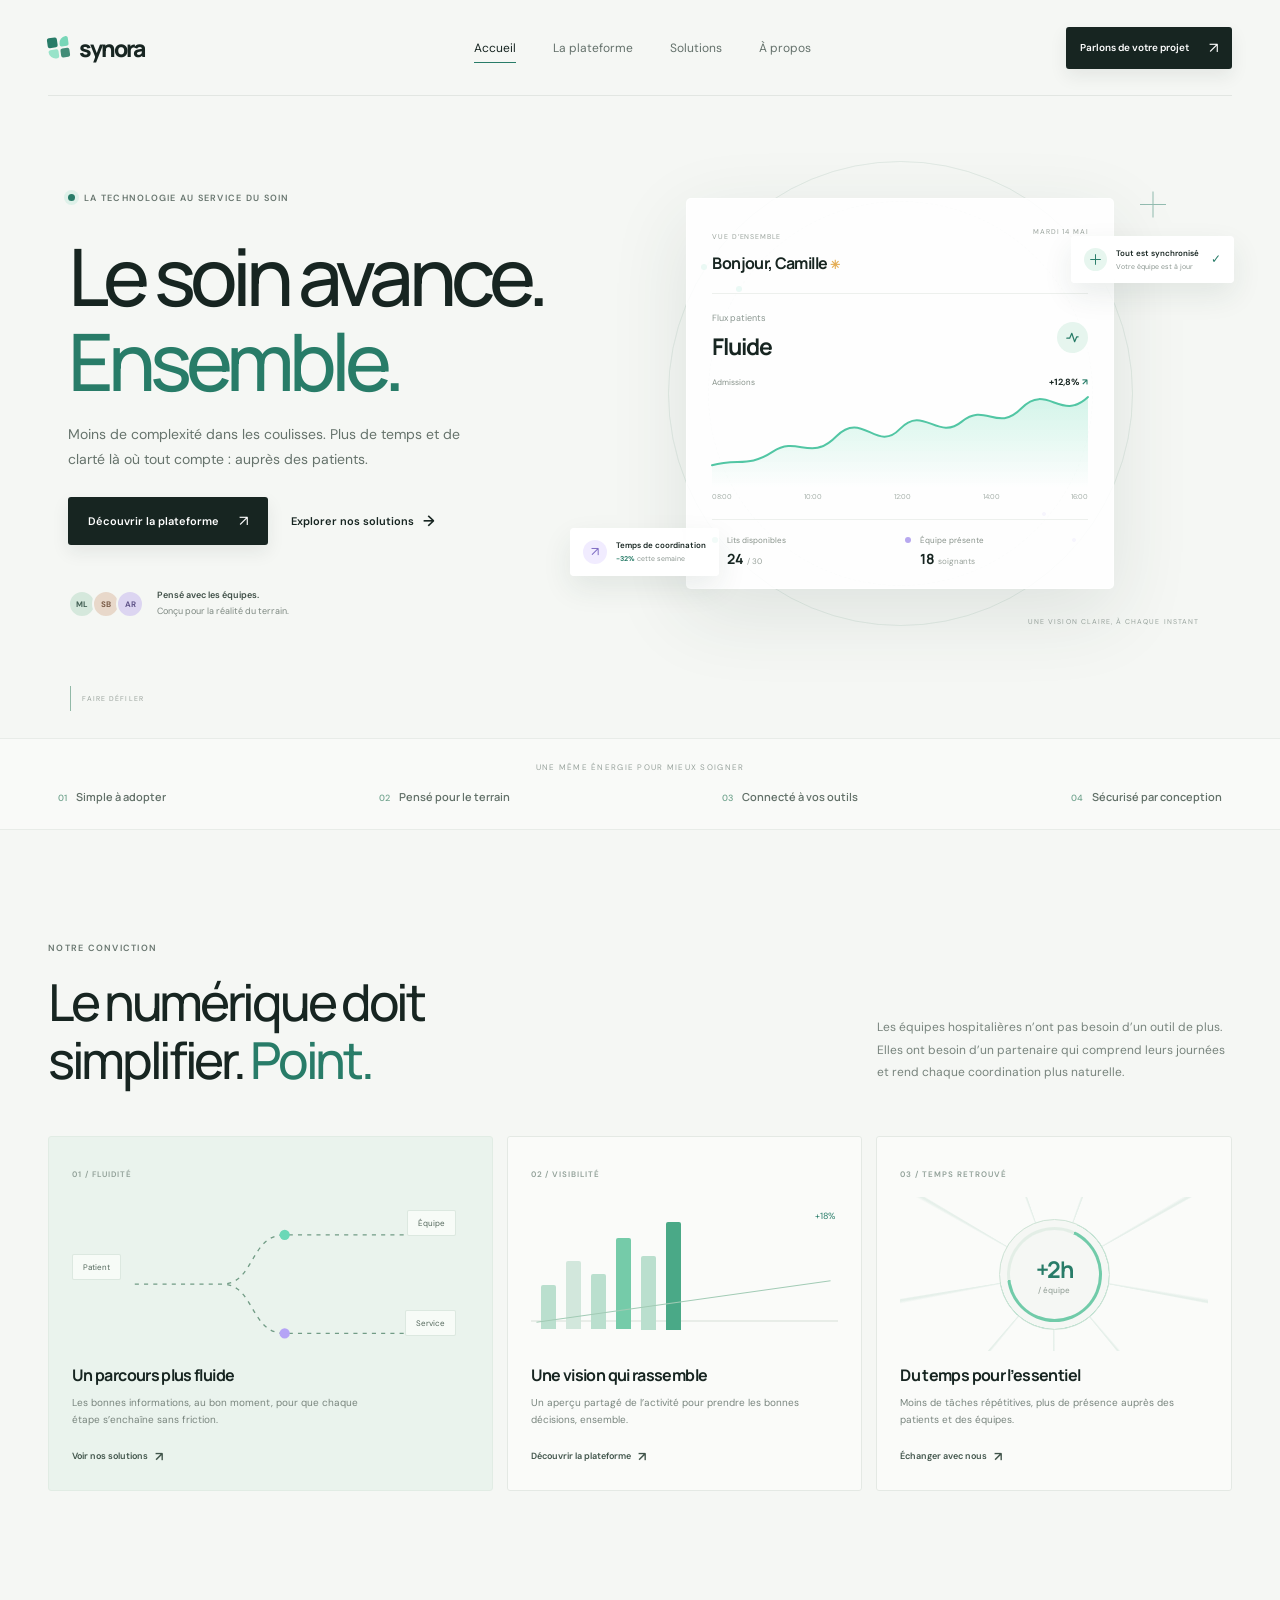
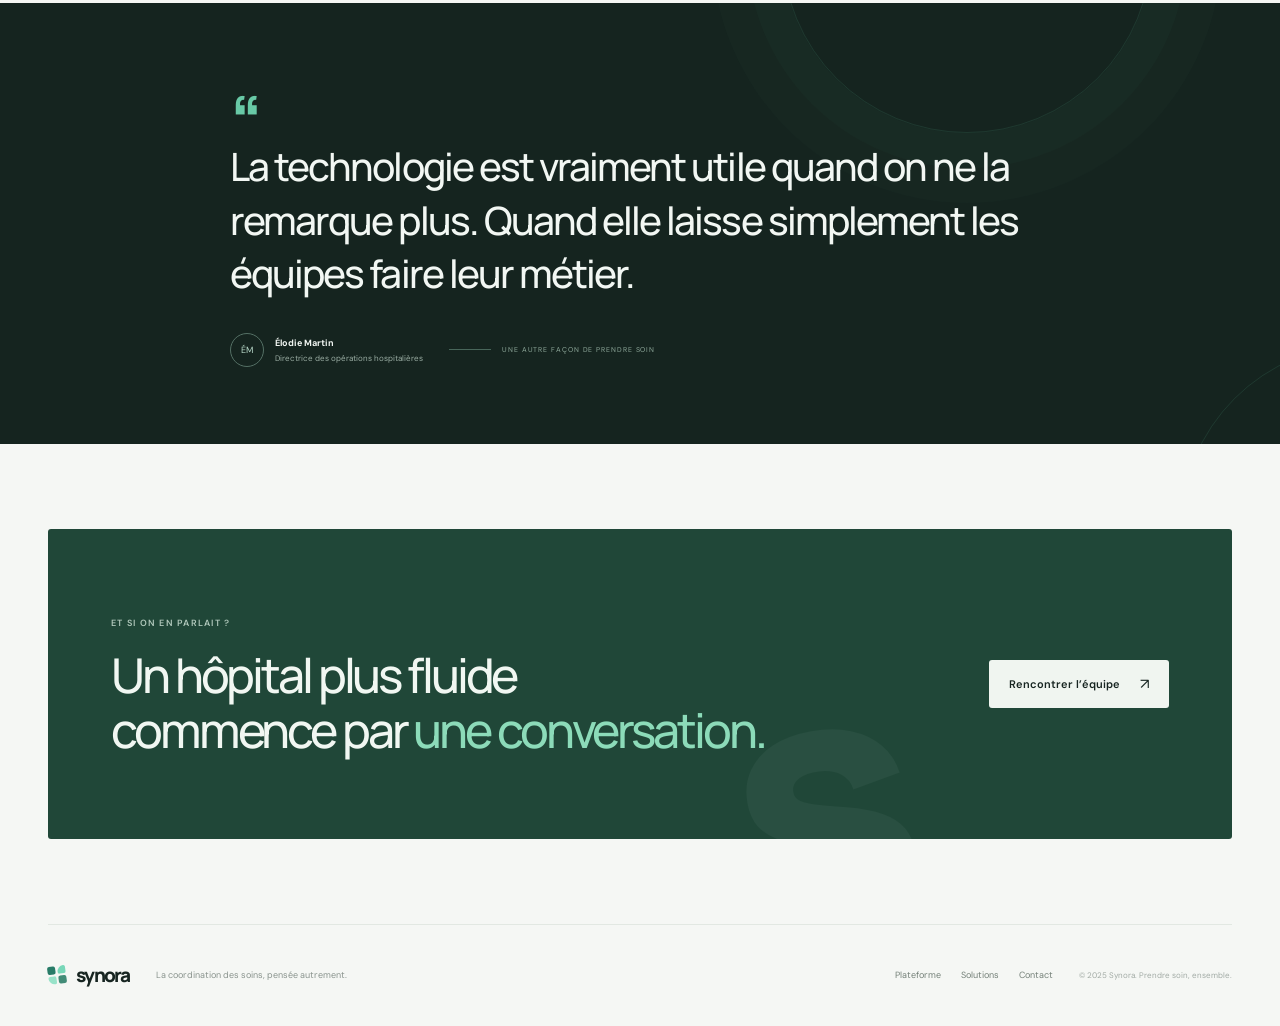
==== index.html @ 1316c494 "first commit" ====
<!doctype html>
<html lang="fr">
<head>
  <meta charset="utf-8">
  <meta name="viewport" content="width=device-width, initial-scale=1">
  <meta name="theme-color" content="#f5f7f4">
  <meta name="description" content="Synora aide les équipes hospitalières à mieux coordonner les soins, les parcours patients et les ressources au quotidien.">
  <title>Synora — Le soin, mieux coordonné</title>
  <link rel="preconnect" href="https://fonts.googleapis.com">
  <link rel="preconnect" href="https://fonts.gstatic.com" crossorigin>
  <link href="https://fonts.googleapis.com/css2?family=DM+Sans:wght@400;500;600;700&family=Manrope:wght@400;500;600;700;800&display=swap" rel="stylesheet">
  <link rel="stylesheet" href="assets/css/styles.css">
  <script src="assets/js/app.js" defer></script>
</head>
<body>
  <div class="page-loader" aria-hidden="true">
    <div class="loader-brand"><span class="brand-mark"><span></span><span></span><span></span><span></span></span> synora</div>
    <div class="loader-track"><span></span></div>
    <p>Les soins se mettent en place<span class="loading-dots"></span></p>
  </div>
  <div class="site-shell">
    <header class="site-header">
      <a class="brand" href="index.html" aria-label="Synora, accueil">
        <span class="brand-mark" aria-hidden="true"><span></span><span></span><span></span><span></span></span>
        <span>synora</span>
      </a>
      <button class="menu-toggle" type="button" aria-expanded="false" aria-controls="primary-nav" aria-label="Ouvrir le menu">
        <span></span><span></span>
      </button>
      <nav class="primary-nav" id="primary-nav" aria-label="Navigation principale">
        <a class="nav-link is-current" href="index.html">Accueil</a>
        <a class="nav-link" href="pages/plateforme.html">La plateforme</a>
        <a class="nav-link" href="pages/solutions.html">Solutions</a>
        <a class="nav-link" href="pages/contact.html">À propos</a>
      </nav>
      <a class="button button-dark header-cta" href="pages/contact.html">Parlons de votre projet <span class="arrow-icon" aria-hidden="true">↗</span></a>
    </header>

    <main>
      <section class="hero section-wrap">
        <div class="hero-copy">
          <div class="eyebrow"><span class="status-pulse"></span> LA TECHNOLOGIE AU SERVICE DU SOIN</div>
          <h1>Le soin avance.<br><span>Ensemble.</span></h1>
          <p class="hero-lede">Moins de complexité dans les coulisses. Plus de temps et de clarté là où tout compte&nbsp;: auprès des patients.</p>
          <div class="hero-actions">
            <a class="button button-dark" href="pages/plateforme.html">Découvrir la plateforme <span class="arrow-icon" aria-hidden="true">↗</span></a>
            <a class="text-link" href="pages/solutions.html">Explorer nos solutions <span aria-hidden="true">→</span></a>
          </div>
          <div class="hero-note">
            <div class="avatar-stack" aria-hidden="true"><span>ML</span><span>SB</span><span>AR</span></div>
            <p><strong>Pensé avec les équipes.</strong><br>Conçu pour la réalité du terrain.</p>
          </div>
        </div>

        <div class="hero-visual" aria-label="Aperçu du tableau de bord Synora">
          <div class="visual-orbit orbit-one"></div>
          <div class="visual-orbit orbit-two"></div>
          <div class="visual-cross" aria-hidden="true"><span></span><span></span></div>
          <div class="dashboard-card">
            <div class="dash-top">
              <div><span class="dash-kicker">VUE D’ENSEMBLE</span><h2>Bonjour, Camille <span aria-hidden="true">✳</span></h2></div>
              <span class="dash-date">MARDI 14 MAI</span>
            </div>
            <div class="dash-metric"><div><span>Flux patients</span><strong>Fluide</strong></div><span class="metric-icon"><svg viewBox="0 0 24 24" fill="none" aria-hidden="true"><path d="M4 13h4l3-7 4 12 3-7h2" stroke="currentColor" stroke-width="1.7" stroke-linecap="round" stroke-linejoin="round"/></svg></span></div>
            <div class="flow-chart">
              <div class="chart-labels"><span>Admissions</span><span class="chart-value">+12,8% <i>↗</i></span></div>
              <svg class="chart-line" viewBox="0 0 420 110" preserveAspectRatio="none" role="img" aria-label="Courbe de suivi des admissions"><defs><linearGradient id="chartFill" x1="0" x2="0" y1="0" y2="1"><stop offset="0" stop-color="#65d6b3" stop-opacity=".28"/><stop offset="1" stop-color="#65d6b3" stop-opacity="0"/></linearGradient></defs><path class="chart-area" d="M0 85 C30 77 40 88 68 70 S110 82 139 53 S184 72 210 45 S252 59 279 37 S318 50 346 22 S390 38 420 10 V110 H0Z"/><path class="chart-stroke" d="M0 85 C30 77 40 88 68 70 S110 82 139 53 S184 72 210 45 S252 59 279 37 S318 50 346 22 S390 38 420 10"/></svg>
              <div class="chart-days"><span>08:00</span><span>10:00</span><span>12:00</span><span>14:00</span><span>16:00</span></div>
            </div>
            <div class="dash-bottom"><div class="mini-stat"><span class="mini-dot dot-mint"></span><span>Lits disponibles</span><strong>24 <small>/ 30</small></strong></div><div class="mini-stat"><span class="mini-dot dot-lilac"></span><span>Équipe présente</span><strong>18 <small>soignants</small></strong></div></div>
          </div>
          <div class="floating-note note-top"><span class="note-icon"><svg viewBox="0 0 24 24" fill="none" aria-hidden="true"><path d="M12 3v18M3 12h18" stroke="currentColor" stroke-width="1.8" stroke-linecap="round"/></svg></span><span><b>Tout est synchronisé</b><small>Votre équipe est à jour</small></span><span class="note-check">✓</span></div>
          <div class="floating-note note-bottom"><span class="note-spark">↗</span><span><b>Temps de coordination</b><small><strong>−32%</strong> cette semaine</small></span></div>
          <span class="visual-caption">UNE VISION CLAIRE, À CHAQUE INSTANT</span>
        </div>
        <a class="scroll-cue" href="#approche"><span></span> FAIRE DÉFILER</a>
      </section>

      <section class="trust-strip" aria-label="Bénéfices de Synora">
        <div class="trust-inner"><p>UNE MÊME ÉNERGIE POUR MIEUX SOIGNER</p><div class="trust-items"><span><i>01</i> Simple à adopter</span><span><i>02</i> Pensé pour le terrain</span><span><i>03</i> Connecté à vos outils</span><span><i>04</i> Sécurisé par conception</span></div></div>
      </section>

      <section class="approach section-wrap" id="approche">
        <div class="section-heading reveal">
          <div><span class="eyebrow">NOTRE CONVICTION</span><h2>Le numérique doit<br>simplifier. <span>Point.</span></h2></div>
          <p>Les équipes hospitalières n’ont pas besoin d’un outil de plus. Elles ont besoin d’un partenaire qui comprend leurs journées et rend chaque coordination plus naturelle.</p>
        </div>
        <div class="feature-grid">
          <article class="feature-card feature-primary reveal"><span class="feature-number">01 / FLUIDITÉ</span><div class="feature-art art-flow"><span class="flow-node node-a">Patient</span><span class="flow-node node-b">Équipe</span><span class="flow-node node-c">Service</span><svg viewBox="0 0 320 150" fill="none" aria-hidden="true"><path d="M28 80h85c32 0 27-48 61-48h117M28 80h85c32 0 27 48 61 48h117" stroke="currentColor" stroke-width="1.3" stroke-dasharray="4 5"/><circle cx="174" cy="32" r="5" fill="#6bd8b7"/><circle cx="174" cy="128" r="5" fill="#b5a3f6"/></svg></div><h3>Un parcours plus fluide</h3><p>Les bonnes informations, au bon moment, pour que chaque étape s’enchaîne sans friction.</p><a class="card-link" href="pages/solutions.html">Voir nos solutions <span>↗</span></a></article>
          <article class="feature-card reveal"><span class="feature-number">02 / VISIBILITÉ</span><div class="feature-art art-bars" aria-hidden="true"><span style="--bar:38%"></span><span style="--bar:58%"></span><span style="--bar:47%"></span><span style="--bar:78%"></span><span style="--bar:63%"></span><span style="--bar:92%"></span><span class="bar-line"></span><i>+18%</i></div><h3>Une vision qui rassemble</h3><p>Un aperçu partagé de l’activité pour prendre les bonnes décisions, ensemble.</p><a class="card-link" href="pages/plateforme.html">Découvrir la plateforme <span>↗</span></a></article>
          <article class="feature-card reveal"><span class="feature-number">03 / TEMPS RETROUVÉ</span><div class="feature-art art-time" aria-hidden="true"><div class="time-ring"><span>+2h<small>/ équipe</small></span></div><div class="time-rays"></div></div><h3>Du temps pour l’essentiel</h3><p>Moins de tâches répétitives, plus de présence auprès des patients et des équipes.</p><a class="card-link" href="pages/contact.html">Échanger avec nous <span>↗</span></a></article>
        </div>
      </section>

      <section class="quote-band">
        <div class="quote-inner reveal"><span class="quote-mark">“</span><blockquote>La technologie est vraiment utile quand on ne la remarque plus. Quand elle laisse simplement les équipes faire leur métier.</blockquote><div class="quote-credit"><span class="quote-avatar">ÉM</span><span><strong>Élodie Martin</strong><small>Directrice des opérations hospitalières</small></span><span class="quote-line"></span><span class="quote-label">UNE AUTRE FAÇON DE PRENDRE SOIN</span></div></div>
        <div class="quote-orb orb-a"></div><div class="quote-orb orb-b"></div>
      </section>

      <section class="closing-cta section-wrap reveal"><div><span class="eyebrow">ET SI ON EN PARLAIT ?</span><h2>Un hôpital plus fluide<br>commence par <span>une conversation.</span></h2></div><a class="button button-light" href="pages/contact.html">Rencontrer l’équipe <span class="arrow-icon" aria-hidden="true">↗</span></a><div class="cta-decoration" aria-hidden="true">s.</div></section>
    </main>

    <footer class="site-footer"><a class="brand brand-footer" href="index.html"><span class="brand-mark" aria-hidden="true"><span></span><span></span><span></span><span></span></span><span>synora</span></a><p>La coordination des soins, pensée autrement.</p><div class="footer-links"><a href="pages/plateforme.html">Plateforme</a><a href="pages/solutions.html">Solutions</a><a href="pages/contact.html">Contact</a></div><span class="copyright">© 2025 Synora. Prendre soin, ensemble.</span></footer>
  </div>
</body>
</html>
---- assets/css/styles.css ----
:root {
  color-scheme: light;
  --paper: #f5f7f4;
  --white: #fff;
  --ink: #172521;
  --muted: #78827d;
  --line: #e2e8e2;
  --mint: #58c9a8;
  --mint-dark: #287c68;
  --lilac: #b7a8ef;
  --peach: #f5b69a;
  --night: #15241f;
  --font-display: "Manrope", sans-serif;
  --font-body: "DM Sans", sans-serif;
}

* { box-sizing: border-box; }
html { scroll-behavior: smooth; scroll-padding-top: 100px; }
body { margin: 0; background: var(--paper); color: var(--ink); font-family: var(--font-body); -webkit-font-smoothing: antialiased; }
body.is-transitioning { overflow: hidden; }
a { color: inherit; text-decoration: none; }
button, input, textarea { font: inherit; }
button, a { -webkit-tap-highlight-color: transparent; }
::selection { color: var(--ink); background: #b7ebd8; }

.page-loader { position: fixed; z-index: 20; inset: 0; display: flex; flex-direction: column; align-items: center; justify-content: center; gap: 20px; background: var(--paper); transition: opacity .65s cubic-bezier(.76,0,.24,1), visibility .65s; }
.page-loader.is-hidden { opacity: 0; visibility: hidden; pointer-events: none; }
.loader-brand { display: flex; align-items: center; gap: 9px; font: 800 24px var(--font-display); letter-spacing: -.08em; }
.loader-track { width: 140px; height: 2px; overflow: hidden; background: #dce5df; }
.loader-track span { display: block; width: 40%; height: 100%; background: var(--mint-dark); animation: loader-run 1.1s cubic-bezier(.4,0,.2,1) infinite; }
.page-loader > p { margin: 0; color: var(--muted); font-size: 11px; letter-spacing: .04em; }
.loading-dots::after { content: ""; animation: dots 1.25s steps(4,end) infinite; }
.site-shell { opacity: 0; animation: site-in .7s .12s forwards; }
.site-shell.is-leaving { opacity: 0; transform: translateY(6px); filter: blur(2px); transition: opacity .2s ease, transform .2s ease, filter .2s ease; }
@keyframes loader-run { 0% { transform: translateX(-120%); } 100% { transform: translateX(350%); } }
@keyframes dots { 0%,20% { content: ""; } 40% { content: "."; } 60% { content: ".."; } 80%,100% { content: "..."; } }
@keyframes site-in { to { opacity: 1; } }

.site-header { position: relative; z-index: 5; width: min(1320px, calc(100% - 96px)); height: 96px; margin: auto; display: flex; align-items: center; justify-content: space-between; border-bottom: 1px solid rgba(23,37,33,.08); }
.brand { display: inline-flex; align-items: center; gap: 10px; font: 800 23px var(--font-display); letter-spacing: -.09em; }
.brand-mark { width: 21px; height: 21px; display: inline-grid; grid-template-columns: repeat(2, 1fr); grid-template-rows: repeat(2, 1fr); gap: 2px; transform: rotate(-8deg); }
.brand-mark span { display: block; background: var(--mint-dark); border-radius: 2px; }
.brand-mark span:nth-child(2) { border-radius: 7px 2px 2px 2px; background: #78d7b8; }
.brand-mark span:nth-child(3) { border-radius: 2px 2px 2px 7px; background: #98e3c9; }
.brand-mark span:nth-child(4) { background: #428c77; }
.primary-nav { display: flex; align-items: center; gap: 37px; margin-left: 75px; }
.nav-link { position: relative; padding: 8px 0; color: #64716b; font-size: 12px; transition: color .25s ease; }
.nav-link:hover, .nav-link.is-current { color: var(--ink); }
.nav-link.is-current::after { position: absolute; right: 0; bottom: 1px; left: 0; height: 1px; background: var(--mint-dark); content: ""; transform-origin: left; animation: underline-in .5s both; }
@keyframes underline-in { from { transform: scaleX(0); } to { transform: scaleX(1); } }
.button { min-height: 48px; display: inline-flex; align-items: center; justify-content: center; gap: 20px; padding: 0 20px; border: 0; border-radius: 3px; font-size: 11px; font-weight: 600; transition: transform .25s ease, background .25s ease, box-shadow .25s ease; cursor: pointer; }
.button:hover { transform: translateY(-2px); }
.button-dark { color: #fff; background: var(--ink); box-shadow: 0 7px 18px rgba(23,37,33,.08); }
.button-dark:hover { background: #294239; box-shadow: 0 10px 24px rgba(23,37,33,.16); }
.button-light { color: var(--ink); background: #f0f5f0; }
.button-light:hover { background: #fff; box-shadow: 0 8px 24px rgba(5,15,12,.16); }
.header-cta { min-height: 42px; padding: 0 14px; font-size: 10px; }
.arrow-icon { font-size: 15px; font-weight: 400; transition: transform .25s ease; }
.button:hover .arrow-icon, .text-link:hover span { transform: translate(2px,-2px); }
.menu-toggle { display: none; }
.section-wrap { width: min(1200px, calc(100% - 96px)); margin-right: auto; margin-left: auto; }

.hero { position: relative; min-height: 642px; display: grid; grid-template-columns: .88fr 1.12fr; align-items: center; padding-top: 27px; padding-bottom: 74px; }
.hero-copy { position: relative; z-index: 2; padding: 17px 0 0 20px; }
.eyebrow { display: inline-flex; align-items: center; gap: 9px; color: #68766f; font-size: 9px; font-weight: 600; letter-spacing: .14em; }
.status-pulse { width: 7px; height: 7px; border-radius: 50%; background: var(--mint-dark); box-shadow: 0 0 0 4px rgba(88,201,168,.14); animation: pulse 2s infinite; }
@keyframes pulse { 50% { box-shadow: 0 0 0 7px rgba(88,201,168,0); } }
h1, h2, h3, p { margin-top: 0; }
.hero h1, .subhero h1, .solutions-hero h1, .contact-intro h1 { margin: 28px 0 18px; font: 500 clamp(54px, 6.2vw, 82px)/1.07 var(--font-display); letter-spacing: -.075em; }
.hero h1 span, .subhero h1 span, .solutions-hero h1 span, .contact-intro h1 span, .section-heading h2 span, .closing-cta h2 span, .ribbon-content h2 span, .solutions-bottom h2 span, .contact-final h2 span { color: var(--mint-dark); }
.hero-lede, .subhero-copy > p, .solutions-intro > p, .contact-intro > p { max-width: 430px; margin-bottom: 25px; color: #66736c; font-size: 14px; line-height: 1.8; }
.hero-actions { display: flex; align-items: center; gap: 23px; }
.text-link { display: inline-flex; align-items: center; gap: 9px; color: var(--ink); font-size: 11px; font-weight: 600; }
.text-link span, .card-link span { display: inline-block; font-size: 15px; transition: transform .25s ease; }
.hero-note { display: flex; align-items: center; gap: 13px; margin-top: 43px; }
.avatar-stack { display: flex; padding-left: 4px; }
.avatar-stack span { width: 28px; height: 28px; display: grid; place-items: center; margin-left: -4px; border: 2px solid var(--paper); border-radius: 50%; background: #d5e8dc; color: #425f53; font-size: 8px; font-weight: 700; }
.avatar-stack span:nth-child(2) { background: #e8d8ca; color: #795b47; }
.avatar-stack span:nth-child(3) { background: #dcd5f1; color: #615589; }
.hero-note p { margin: 0; color: #7d8881; font-size: 9px; line-height: 1.7; }
.hero-note strong { color: #3d4d45; font-weight: 600; }
.hero-visual { position: relative; min-height: 500px; display: grid; place-items: center; }
.visual-orbit { position: absolute; border: 1px solid rgba(73,132,108,.12); border-radius: 50%; }
.orbit-one { width: 465px; height: 465px; animation: orbit 35s linear infinite; }
.orbit-two { width: 385px; height: 385px; border-style: dashed; animation: orbit 48s linear infinite reverse; }
.visual-orbit::before, .visual-orbit::after { position: absolute; width: 6px; height: 6px; border-radius: 50%; background: var(--mint); content: ""; }
.visual-orbit::before { top: 22%; left: 7%; }
.visual-orbit::after { right: 12%; bottom: 18%; width: 4px; height: 4px; background: var(--lilac); }
@keyframes orbit { to { transform: rotate(360deg); } }
.visual-cross { position: absolute; top: 48px; right: 10%; width: 26px; height: 26px; opacity: .48; }
.visual-cross span { position: absolute; top: 12px; left: 0; width: 26px; height: 1px; background: var(--mint-dark); }
.visual-cross span + span { transform: rotate(90deg); }
.dashboard-card { position: relative; z-index: 1; width: min(428px, 83%); padding: 24px 25px 20px; border: 1px solid rgba(255,255,255,.82); border-radius: 5px; background: rgba(255,255,255,.88); box-shadow: 0 24px 80px rgba(34,66,54,.11); backdrop-filter: blur(14px); animation: float-card 6s ease-in-out infinite; }
@keyframes float-card { 50% { transform: translateY(-8px); } }
.dash-top { display: flex; align-items: start; justify-content: space-between; padding-bottom: 19px; border-bottom: 1px solid #edf0ed; }
.dash-kicker, .dash-date { color: #98a19b; font-size: 7px; letter-spacing: .12em; }
.dash-top h2 { margin: 8px 0 0; font: 700 16px var(--font-display); letter-spacing: -.04em; }
.dash-top h2 span { color: #e4ad55; font-size: 12px; }
.dash-date { padding-top: 4px; }
.dash-metric { display: flex; align-items: center; justify-content: space-between; padding: 18px 0 8px; }
.dash-metric > div { display: grid; gap: 6px; }
.dash-metric > div > span { color: #8a9690; font-size: 9px; }
.dash-metric strong { font: 700 23px var(--font-display); letter-spacing: -.05em; }
.metric-icon { width: 31px; height: 31px; display: grid; place-items: center; border-radius: 50%; background: #e6f5ee; color: var(--mint-dark); }
.metric-icon svg { width: 17px; }
.flow-chart { padding-top: 6px; }
.chart-labels { display: flex; align-items: center; justify-content: space-between; color: #859089; font-size: 8px; }
.chart-value { color: var(--ink); font-size: 9px; font-weight: 700; }
.chart-value i { color: var(--mint-dark); font-style: normal; }
.chart-line { width: 100%; height: 100px; overflow: visible; }
.chart-area { fill: url(#chartFill); }
.chart-stroke { fill: none; stroke: #52c6a4; stroke-width: 2.2; stroke-linecap: round; stroke-dasharray: 550; stroke-dashoffset: 550; animation: draw-line 2s .5s ease forwards; }
@keyframes draw-line { to { stroke-dashoffset: 0; } }
.chart-days { display: flex; justify-content: space-between; margin-top: -1px; color: #a3ada7; font-size: 7px; }
.dash-bottom { display: grid; grid-template-columns: 1fr 1fr; gap: 10px; margin-top: 18px; padding-top: 15px; border-top: 1px solid #edf0ed; }
.mini-stat { display: grid; grid-template-columns: 8px 1fr; align-items: center; gap: 4px 7px; color: #87918a; font-size: 8px; }
.mini-stat strong { grid-column: 2; color: var(--ink); font: 700 14px var(--font-display); }
.mini-stat strong small { color: #98a19b; font: 400 8px var(--font-body); }
.mini-dot { width: 6px; height: 6px; border-radius: 50%; }
.dot-mint { background: var(--mint); }
.dot-lilac { background: var(--lilac); }
.floating-note { position: absolute; z-index: 2; display: flex; align-items: center; gap: 9px; padding: 11px 12px; border: 1px solid rgba(255,255,255,.8); border-radius: 4px; background: rgba(255,255,255,.92); box-shadow: 0 12px 30px rgba(36,68,54,.09); animation: float-card 5s ease-in-out infinite reverse; }
.floating-note b, .floating-note small { display: block; }
.floating-note b { font-size: 8px; font-weight: 600; }
.floating-note small { margin-top: 4px; color: #8b9690; font-size: 7px; }
.note-icon { width: 23px; height: 23px; display: grid; place-items: center; border-radius: 50%; background: #e7f6ef; color: var(--mint-dark); }
.note-icon svg { width: 13px; }
.note-check { margin-left: 3px; color: var(--mint-dark); font-size: 12px; }
.note-top { top: 92px; right: -2px; }
.note-bottom { bottom: 68px; left: 1px; animation-delay: .6s; }
.note-spark { width: 24px; height: 24px; display: grid; place-items: center; border-radius: 50%; background: #f1ecff; color: #7e6bc3; font-size: 13px; }
.floating-note small strong { color: var(--mint-dark); }
.visual-caption { position: absolute; right: 5%; bottom: 18px; color: #9aa59f; font-size: 7px; letter-spacing: .15em; }
.scroll-cue { position: absolute; bottom: 27px; left: 22px; display: flex; align-items: center; gap: 11px; color: #9aa39d; font-size: 7px; letter-spacing: .15em; }
.scroll-cue span { width: 1px; height: 25px; background: #91b9a7; animation: scroll-pulse 1.5s ease-in-out infinite; transform-origin: top; }
@keyframes scroll-pulse { 50% { transform: scaleY(.5); } }
.trust-strip { border-top: 1px solid #e8ece8; border-bottom: 1px solid #e8ece8; background: rgba(255,255,255,.37); }
.trust-inner { width: min(1200px, calc(100% - 96px)); margin: auto; padding: 23px 10px 25px; }
.trust-inner > p { margin-bottom: 17px; color: #98a29c; font-size: 8px; letter-spacing: .16em; text-align: center; }
.trust-items { display: flex; align-items: center; justify-content: space-between; color: #627068; font: 600 11px var(--font-display); }
.trust-items i { margin-right: 7px; color: #70a38d; font: 500 9px var(--font-body); }

.approach { padding-top: 105px; padding-bottom: 112px; }
.section-heading { display: flex; align-items: end; justify-content: space-between; gap: 50px; margin-bottom: 47px; }
.section-heading h2, .closing-cta h2, .ribbon-content h2, .solutions-bottom h2, .contact-final h2 { margin: 17px 0 0; font: 500 clamp(35px, 4vw, 51px)/1.14 var(--font-display); letter-spacing: -.065em; }
.section-heading > p { width: 355px; margin: 0 0 5px; color: #78847d; font-size: 12px; line-height: 1.9; }
.feature-grid { display: grid; grid-template-columns: 1.25fr 1fr 1fr; gap: 14px; }
.feature-card { position: relative; min-height: 355px; padding: 24px 23px; overflow: hidden; border: 1px solid #e4e9e4; border-radius: 3px; background: rgba(255,255,255,.48); transition: transform .35s ease, box-shadow .35s ease, background .35s ease; }
.feature-card:hover { transform: translateY(-5px); background: #fff; box-shadow: 0 18px 42px rgba(23,37,33,.07); }
.feature-primary { background: #eaf3ed; border-color: #e1ece4; }
.feature-primary:hover { background: #eef7f1; }
.feature-number { color: #91a098; font-size: 8px; font-weight: 600; letter-spacing: .12em; }
.feature-art { position: relative; height: 154px; margin: 15px 0 8px; overflow: hidden; }
.art-flow svg { position: absolute; inset: 5px 0; width: 100%; height: 100%; color: #729c86; }
.flow-node { position: absolute; z-index: 1; display: inline-block; padding: 7px 10px; border: 1px solid rgba(113,153,131,.2); border-radius: 2px; background: #f7fbf7; color: #53675b; font-size: 8px; }
.node-a { top: 57px; left: 0; }
.node-b { top: 13px; right: 13px; }
.node-c { right: 13px; bottom: 15px; }
.art-bars { display: flex; align-items: end; gap: 10px; padding: 15px 10px 22px; background: linear-gradient(180deg, transparent 80%, #e8ede8 80%, #e8ede8 81%, transparent 81%); }
.art-bars > span:not(.bar-line) { width: 15px; height: var(--bar); border-radius: 2px 2px 0 0; background: #badfce; transform-origin: bottom; animation: bar-rise .9s both; }
.art-bars > span:nth-child(2n) { background: #d2e7dc; animation-delay: .1s; }
.art-bars > span:nth-child(4) { background: #75cba9; }
.art-bars > span:nth-child(6) { background: #4aa987; }
.bar-line { position: absolute; right: 7px; bottom: 49px; left: 4px; height: 1px; background: #a2cbb5; transform: rotate(-8deg); }
.art-bars > i { position: absolute; top: 13px; right: 3px; color: var(--mint-dark); font-size: 9px; font-style: normal; }
@keyframes bar-rise { from { transform: scaleY(.2); } to { transform: scaleY(1); } }
.art-time { display: grid; place-items: center; }
.time-ring { position: relative; z-index: 1; width: 111px; height: 111px; display: grid; place-items: center; border: 1px solid #cfe3d6; border-radius: 50%; background: conic-gradient(from 25deg, #71cba9 0 66%, #e3eee6 66%); box-shadow: inset 0 0 0 7px var(--paper); }
.time-ring::before { position: absolute; inset: 10px; border-radius: 50%; background: var(--paper); content: ""; }
.time-ring > span { position: relative; z-index: 1; color: var(--mint-dark); font: 700 23px var(--font-display); letter-spacing: -.06em; text-align: center; }
.time-ring small { display: block; color: #99a59d; font: 500 8px var(--font-body); letter-spacing: 0; }
.time-rays { position: absolute; inset: 0; background: repeating-conic-gradient(from 0deg at 50% 50%, transparent 0 19deg, rgba(102,170,135,.13) 20deg 20.5deg, transparent 21deg 40deg); mask-image: radial-gradient(circle, transparent 0 53px, #000 54px); animation: orbit 28s linear infinite; }
.feature-card h3 { margin: 13px 0 8px; font: 700 16px var(--font-display); letter-spacing: -.04em; }
.feature-card > p { max-width: 290px; margin-bottom: 15px; color: #79857e; font-size: 10px; line-height: 1.7; }
.card-link { display: inline-flex; gap: 7px; align-items: center; color: #40544a; font-size: 9px; font-weight: 600; }
.card-link span { font-size: 13px; }
.quote-band { position: relative; padding: 82px 24px 77px; overflow: hidden; color: #f2f7f3; background: var(--night); }
.quote-inner { position: relative; z-index: 1; width: min(820px, 100%); margin: auto; }
.quote-mark { display: block; height: 45px; color: #68c9a6; font: 700 72px/1 var(--font-display); }
.quote-band blockquote { max-width: 800px; margin: 10px 0 32px; font: 500 clamp(25px, 3.2vw, 39px)/1.37 var(--font-display); letter-spacing: -.05em; }
.quote-credit { display: flex; align-items: center; gap: 11px; }
.quote-avatar { width: 34px; height: 34px; display: grid; place-items: center; border: 1px solid #547065; border-radius: 50%; color: #b9daca; font-size: 9px; }
.quote-credit > span:nth-child(2) strong, .quote-credit > span:nth-child(2) small { display: block; }
.quote-credit strong { font-size: 9px; }
.quote-credit small { margin-top: 4px; color: #9baea4; font-size: 8px; }
.quote-line { width: 42px; height: 1px; margin-left: 15px; background: #48665a; }
.quote-label { color: #8ea89a; font-size: 7px; letter-spacing: .13em; }
.quote-orb { position: absolute; width: 370px; height: 370px; border: 1px solid rgba(102,201,166,.12); border-radius: 50%; }
.orb-a { top: -240px; right: 10%; box-shadow: 0 0 0 35px rgba(102,201,166,.025), 0 0 0 70px rgba(102,201,166,.02); }
.orb-b { right: -270px; bottom: -270px; }
.closing-cta { position: relative; min-height: 310px; display: flex; align-items: center; justify-content: space-between; margin-top: 85px; margin-bottom: 85px; padding: 54px 63px; overflow: hidden; border-radius: 3px; color: #f1f7f2; background: #204738; }
.closing-cta .eyebrow { color: #b1c9bc; }
.closing-cta h2 { position: relative; z-index: 1; font-size: clamp(32px, 4vw, 48px); }
.closing-cta h2 span { color: #8cdbb9; }
.closing-cta .button { position: relative; z-index: 1; flex-shrink: 0; }
.cta-decoration { position: absolute; right: 26%; bottom: -109px; color: rgba(229,246,236,.045); font: 800 350px/.9 var(--font-display); letter-spacing: -.15em; transform: rotate(-10deg); }
.site-footer { width: min(1200px, calc(100% - 96px)); min-height: 102px; display: flex; align-items: center; gap: 26px; margin: auto; border-top: 1px solid #e2e8e2; }
.brand-footer { font-size: 19px; }
.brand-footer .brand-mark { width: 18px; height: 18px; }
.site-footer > p { margin: 0; color: #89938d; font-size: 9px; }
.footer-links { display: flex; gap: 20px; margin-left: auto; color: #748078; font-size: 9px; }
.footer-links a:hover { color: var(--mint-dark); }
.copyright { color: #a1aaa4; font-size: 8px; }

/* Inner pages */
.subhero { min-height: 600px; display: grid; grid-template-columns: .8fr 1.2fr; align-items: center; gap: 25px; padding-top: 32px; padding-bottom: 70px; }
.subhero-copy { position: relative; z-index: 1; padding-left: 17px; }
.subhero h1 { font-size: clamp(51px, 5.9vw, 75px); }
.subhero-copy > p { max-width: 375px; margin-bottom: 24px; }
.platform-visual { position: relative; min-height: 435px; display: grid; place-items: center; }
.platform-glow { position: absolute; width: 410px; height: 410px; border-radius: 50%; background: radial-gradient(circle, rgba(118,207,168,.18), rgba(169,201,174,.04) 58%, transparent 72%); }
.platform-window { position: relative; z-index: 1; width: min(560px, 100%); min-height: 360px; overflow: hidden; border: 1px solid #fff; border-radius: 5px; background: rgba(255,255,255,.92); box-shadow: 0 30px 80px rgba(34,66,54,.13); animation: float-card 7s ease-in-out infinite; }
.window-head { height: 44px; display: flex; align-items: center; justify-content: space-between; padding: 0 17px; border-bottom: 1px solid #edf0ed; }
.window-brand { display: flex; align-items: center; gap: 6px; font: 800 12px var(--font-display); letter-spacing: -.08em; }
.window-brand .brand-mark { width: 13px; height: 13px; gap: 1px; }
.window-user { width: 23px; height: 23px; display: grid; place-items: center; border-radius: 50%; background: #e4f2e9; color: #567b67; font-size: 7px; font-weight: 700; }
.window-body { display: grid; grid-template-columns: 40px 1fr; min-height: 316px; }
.window-sidebar { display: flex; flex-direction: column; align-items: center; gap: 19px; padding-top: 22px; border-right: 1px solid #edf0ed; color: #9ba69f; font-size: 13px; }
.sidebar-active { width: 24px; height: 24px; display: grid; place-items: center; border-radius: 3px; background: #e7f5ee; color: #3f8f72; }
.window-content { padding: 20px 19px; }
.window-title { display: flex; justify-content: space-between; align-items: start; }
.window-title small, .window-kpis small { color: #99a39d; font-size: 6px; letter-spacing: .08em; }
.window-title h3 { margin: 5px 0 0; font: 700 16px var(--font-display); letter-spacing: -.05em; }
.window-title h3 span { color: #e4ad55; font-size: 11px; }
.window-date { padding-top: 4px; color: #93a098; font-size: 7px; }
.window-kpis { display: grid; grid-template-columns: repeat(3, 1fr); gap: 8px; margin-top: 17px; }
.window-kpis > div { padding: 10px; border: 1px solid #eff2ef; border-radius: 3px; background: #fcfdfc; }
.window-kpis small { display: block; margin-bottom: 7px; letter-spacing: 0; }
.window-kpis b { font: 700 17px var(--font-display); letter-spacing: -.04em; }
.window-kpis i { margin-left: 3px; color: #368b6c; font: 600 7px var(--font-body); }
.window-kpis em { color: #be8952; font: 500 6px var(--font-body); }
.window-lower { display: grid; grid-template-columns: 1.2fr .8fr; gap: 11px; margin-top: 12px; }
.window-activity, .window-team { padding: 10px; border: 1px solid #eff2ef; border-radius: 3px; }
.activity-head { display: flex; justify-content: space-between; color: #42534a; font-size: 7px; }
.activity-head > span { color: #a0aaa4; font-size: 6px; }
.activity-graph { height: 75px; margin-top: 9px; border-bottom: 1px solid #eff2ef; background: repeating-linear-gradient(to bottom, transparent 0 23px, #f1f3f1 24px 25px); }
.activity-graph svg { width: 100%; height: 100%; }
.activity-days { display: flex; justify-content: space-between; margin-top: 5px; color: #a6aea9; font-size: 6px; }
.window-team > b { display: block; margin-bottom: 11px; color: #42534a; font-size: 7px; }
.window-team > div { display: flex; align-items: center; gap: 5px; margin: 7px 0; }
.team-avatar { width: 20px; height: 20px; display: grid; place-items: center; flex-shrink: 0; border-radius: 50%; background: #e8f0e9; color: #587261; font-size: 6px; font-weight: 700; }
.team-two { background: #f2e8dc; color: #8e6d51; }
.team-three { background: #ece7f8; color: #7669a5; }
.window-team > div > span:nth-child(2) { display: grid; gap: 3px; }
.window-team strong { color: #526158; font-size: 6px; font-weight: 600; }
.window-team small { color: #a0aaa4; font-size: 5px; }
.window-team i { margin-left: auto; color: #65a282; font-size: 5px; font-style: normal; }
.platform-caption { position: absolute; right: 8%; bottom: 9px; color: #9aa59f; font-size: 7px; letter-spacing: .15em; }
.platform-principles { padding-top: 63px; padding-bottom: 100px; }
.principle-grid { display: grid; grid-template-columns: repeat(3, 1fr); gap: 15px; }
.principle-card { min-height: 230px; padding: 25px; border: 1px solid #e3e9e3; background: rgba(255,255,255,.45); transition: transform .3s ease, background .3s ease; }
.principle-card:hover { transform: translateY(-4px); background: white; }
.principle-icon { width: 35px; height: 35px; display: grid; place-items: center; margin-bottom: 17px; border-radius: 50%; background: #e5f4ec; color: #398969; }
.principle-icon svg { width: 18px; }
.icon-lilac { background: #efebfb; color: #8472bc; }
.icon-peach { background: #fbede6; color: #bd805d; }
.principle-card .feature-number { display: block; }
.principle-card h3 { margin: 13px 0 7px; font: 700 16px var(--font-display); letter-spacing: -.04em; }
.principle-card p { margin: 0; color: #78847d; font-size: 10px; line-height: 1.8; }
.platform-ribbon { position: relative; min-height: 365px; display: flex; align-items: center; justify-content: space-between; padding: 62px max(calc((100vw - 1200px) / 2), 48px); overflow: hidden; background: #e7f0e9; }
.ribbon-content { position: relative; z-index: 1; max-width: 570px; }
.ribbon-content h2 { margin-bottom: 13px; }
.ribbon-content p { max-width: 440px; margin-bottom: 22px; color: #748179; font-size: 11px; line-height: 1.8; }
.ribbon-stamp { width: 178px; height: 178px; display: flex; flex-direction: column; align-items: center; justify-content: center; gap: 11px; border: 1px solid rgba(61,131,102,.27); border-radius: 50%; color: #5b9375; font-size: 7px; letter-spacing: .18em; transform: rotate(10deg); }
.ribbon-stamp b { font-size: 36px; font-weight: 400; }

.solutions-hero { position: relative; min-height: 490px; display: flex; align-items: center; justify-content: space-between; padding-top: 40px; padding-bottom: 54px; }
.solutions-intro { position: relative; z-index: 1; padding-left: 18px; }
.solutions-hero h1 { font-size: clamp(52px, 6vw, 78px); }
.solutions-intro > p { max-width: 405px; }
.solution-orbit { position: relative; width: 400px; height: 400px; display: grid; flex-shrink: 0; place-items: center; margin-right: 7%; }
.orbit-ring { position: absolute; inset: 27px; border: 1px solid rgba(66,137,107,.18); border-radius: 50%; animation: orbit 40s linear infinite; }
.orbit-ring::before { position: absolute; inset: 27px; border: 1px dashed rgba(66,137,107,.2); border-radius: 50%; content: ""; }
.orbit-ring::after { position: absolute; top: 12%; right: 14%; width: 9px; height: 9px; border-radius: 50%; background: var(--mint); box-shadow: 0 0 0 8px rgba(88,201,168,.12); content: ""; }
.orbit-core { position: relative; z-index: 1; width: 102px; height: 102px; display: grid; place-items: center; border: 1px solid rgba(255,255,255,.9); border-radius: 50%; background: rgba(255,255,255,.74); box-shadow: 0 10px 35px rgba(44,100,75,.09); }
.orbit-core .brand-mark { width: 30px; height: 30px; }
.orbit-label { position: absolute; padding: 8px 11px; border: 1px solid rgba(92,144,116,.15); border-radius: 2px; background: rgba(255,255,255,.77); color: #718179; font-size: 7px; letter-spacing: .12em; }
.label-top { top: 4px; left: 50%; transform: translateX(-50%); }
.label-right { top: 50%; right: -4px; transform: translateY(-50%); }
.label-bottom { bottom: 4px; left: 50%; transform: translateX(-50%); }
.label-left { top: 50%; left: -4px; transform: translateY(-50%); }
.solutions-list { padding-top: 28px; }
.solution-row { display: grid; grid-template-columns: 70px 1fr 1fr; align-items: center; gap: 26px; min-height: 390px; padding: 41px 20px; border-top: 1px solid #e0e7e1; }
.solution-row:last-child { border-bottom: 1px solid #e0e7e1; }
.solution-index { align-self: start; padding-top: 8px; color: #568e73; font: 600 12px var(--font-display); }
.solution-index span { display: block; margin-top: 8px; color: #bbc7bf; font-size: 10px; }
.solution-copy { max-width: 390px; }
.solution-copy h2 { margin: 17px 0 12px; font: 500 clamp(31px, 3.6vw, 43px)/1.15 var(--font-display); letter-spacing: -.06em; }
.solution-copy h2 span { color: var(--mint-dark); }
.solution-copy > p { max-width: 355px; margin-bottom: 18px; color: #78847d; font-size: 11px; line-height: 1.9; }
.solution-art { position: relative; min-height: 285px; display: grid; place-items: center; overflow: hidden; border: 1px solid #e8eee8; background: linear-gradient(145deg, #edf5ef, #f8faf7); }
.solution-reverse .solution-art { order: 2; }
.solution-reverse .solution-copy { order: 1; }
.solution-reverse .solution-index { order: 0; }
.path-card { position: relative; z-index: 1; width: 74%; display: flex; align-items: center; gap: 10px; padding: 11px 12px; border: 1px solid #e8eee8; border-radius: 3px; background: rgba(255,255,255,.88); box-shadow: 0 8px 20px rgba(35,77,55,.035); }
.path-step { width: 22px; height: 22px; display: grid; place-items: center; flex-shrink: 0; border: 1px solid #e5ebe6; border-radius: 50%; color: #a0aaa3; font-size: 8px; }
.step-done { border-color: #bfe3d1; background: #e8f6ee; color: #488a69; }
.step-active { border-color: #8ac8a9; background: #eff8f2; color: #4b9b74; }
.path-card b, .path-card small { display: block; }
.path-card b { color: #43534a; font-size: 8px; }
.path-card small { margin-top: 4px; color: #9ba69e; font-size: 7px; }
.path-card > i { margin-left: auto; color: #a2aaa4; font-size: 7px; font-style: normal; }
.path-card .path-live { color: #4a9b71; }
.path-line { width: 1px; height: 17px; margin-left: 16%; background: #cbded0; }
.path-muted { opacity: .62; }
.path-tag { position: absolute; right: 8%; bottom: 17px; color: #92a198; font-size: 6px; letter-spacing: .14em; }
.path-tag span { margin-left: 5px; color: #67b78e; font-size: 12px; }
.art-coordination { background: linear-gradient(145deg, #f2eefb, #faf9fc); }
.coord-card { position: relative; z-index: 1; width: 78%; padding: 15px; border: 1px solid rgba(255,255,255,.94); border-radius: 4px; background: rgba(255,255,255,.88); box-shadow: 0 10px 35px rgba(64,57,101,.08); }
.coord-heading { display: flex; align-items: center; justify-content: space-between; padding-bottom: 12px; border-bottom: 1px solid #f0edf5; color: #4c4a60; font-size: 9px; font-weight: 600; }
.coord-online { width: 6px; height: 6px; border-radius: 50%; background: #70c99d; box-shadow: 0 0 0 3px #e8f6ed; }
.coord-message { display: flex; align-items: center; gap: 8px; padding: 12px 0 9px; border-bottom: 1px solid #f4f2f6; }
.coord-message .team-avatar { width: 25px; height: 25px; font-size: 7px; }
.coord-message p { display: grid; gap: 4px; margin: 0; }
.coord-message b { color: #555467; font-size: 7px; }
.coord-message small { color: #9695a2; font-size: 6px; }
.message-time { align-self: start; margin-left: auto; color: #b0afba; font-size: 6px; }
.coord-reaction { display: inline-flex; align-items: center; gap: 5px; margin-top: 10px; padding: 5px 8px; border-radius: 3px; background: #edf7f0; color: #529173; font-size: 7px; }
.coord-reaction span { color: #84948a; }
.coord-deco { position: absolute; width: 140px; height: 140px; border: 1px solid rgba(151,133,204,.14); border-radius: 50%; }
.deco-a { top: -55px; right: -35px; }
.deco-b { bottom: -94px; left: -40px; }
.art-insight { background: linear-gradient(145deg, #f9f0e9, #faf9f5); }
.insight-card { position: relative; z-index: 1; width: 70%; padding: 17px 18px 13px; border: 1px solid rgba(255,255,255,.95); border-radius: 4px; background: rgba(255,255,255,.9); box-shadow: 0 10px 35px rgba(119,88,57,.08); }
.insight-top { display: flex; justify-content: space-between; }
.insight-top > span:first-child { display: grid; gap: 5px; }
.insight-top small { color: #a5a19a; font-size: 6px; letter-spacing: .12em; }
.insight-top b { color: #4d5148; font: 700 10px var(--font-display); }
.insight-period { color: #a4a19a; font-size: 6px; }
.insight-number { margin-top: 14px; color: #303e35; font: 700 27px var(--font-display); letter-spacing: -.06em; }
.insight-number > small { color: #a7aaa4; font: 500 9px var(--font-body); letter-spacing: 0; }
.insight-number > span { margin-left: 8px; color: #4e9b71; font: 600 7px var(--font-body); letter-spacing: 0; }
.insight-number i { font-style: normal; }
.insight-bars { height: 79px; display: flex; align-items: end; gap: 9px; padding: 0 2px; border-bottom: 1px solid #eef0ec; }
.insight-bars i { flex: 1; height: var(--value); border-radius: 2px 2px 0 0; background: #cde7d8; animation: bar-rise .8s both; }
.insight-bars i:nth-child(3n) { background: #72c59a; }
.insight-bars i:nth-child(2n) { animation-delay: .12s; }
.insight-days { display: flex; justify-content: space-between; margin-top: 5px; color: #a7aca6; font-size: 6px; }
.insight-foot { display: flex; align-items: center; gap: 6px; margin-top: 13px; color: #8e9a90; font-size: 7px; }
.insight-orb { position: absolute; right: -83px; bottom: -111px; width: 190px; height: 190px; border: 1px solid rgba(202,145,97,.16); border-radius: 50%; }
.solutions-bottom { padding-top: 100px; padding-bottom: 100px; text-align: center; }
.bottom-rule { width: 1px; height: 46px; margin: 0 auto 30px; background: #85b599; }
.solutions-bottom h2 { margin-top: 14px; }
.solutions-bottom > p { margin: 14px 0 20px; color: #79857e; font-size: 11px; }

.contact-hero { display: grid; grid-template-columns: 1fr .85fr; align-items: center; gap: 100px; padding-top: 95px; padding-bottom: 90px; }
.contact-intro { padding-left: 22px; }
.contact-intro h1 { font-size: clamp(48px, 5.2vw, 68px); }
.contact-intro > p { max-width: 380px; }
.contact-signoff { display: flex; align-items: center; gap: 12px; margin-top: 34px; }
.contact-symbol { width: 34px; height: 34px; display: grid; place-items: center; border: 1px solid #cfe2d4; border-radius: 50%; color: #5eaa85; font-size: 18px; }
.contact-signoff strong, .contact-signoff small { display: block; }
.contact-signoff strong { font-size: 9px; font-weight: 600; }
.contact-signoff small { margin-top: 5px; color: #89948d; font-size: 8px; }
.contact-form-wrap { padding: 31px; border: 1px solid #e4eae4; border-radius: 3px; background: rgba(255,255,255,.57); box-shadow: 0 18px 50px rgba(40,70,52,.035); }
.form-header { margin-bottom: 22px; }
.form-header h2 { margin: 9px 0 5px; font: 700 23px var(--font-display); letter-spacing: -.055em; }
.form-header > p { margin: 0; color: #87928b; font-size: 10px; }
.contact-form { display: flex; flex-direction: column; }
.contact-form label { margin: 12px 0 7px; color: #43534a; font-size: 9px; font-weight: 600; }
.contact-form label span { color: #9ba69e; font-weight: 400; }
.contact-form input, .contact-form textarea { width: 100%; padding: 11px 12px; border: 1px solid #e4eae4; border-radius: 2px; outline: 0; background: #fbfcfa; color: var(--ink); font-size: 10px; transition: border-color .2s ease, box-shadow .2s ease; }
.contact-form input::placeholder, .contact-form textarea::placeholder { color: #adb6af; }
.contact-form input:focus, .contact-form textarea:focus { border-color: #77b894; box-shadow: 0 0 0 3px rgba(91,177,128,.1); }
.contact-form textarea { resize: vertical; min-height: 79px; }
.form-submit { margin-top: 17px; }
.form-submit:disabled { opacity: .75; cursor: wait; transform: none; }
.form-privacy { margin: 11px 0 0; color: #9aa49d; font-size: 7px; line-height: 1.6; text-align: center; }
.form-feedback { min-height: 0; margin: 0; color: #428365; font-size: 9px; line-height: 1.6; text-align: center; }
.form-feedback:not(:empty) { min-height: 18px; margin-top: 9px; }
.contact-values { display: grid; grid-template-columns: repeat(3, 1fr); gap: 30px; padding-top: 28px; padding-bottom: 70px; border-top: 1px solid #e4e9e4; }
.value-item { display: flex; gap: 12px; }
.value-count { color: #6ca181; font: 600 10px var(--font-display); }
.value-item strong, .value-item small { display: block; }
.value-item strong { font: 700 11px var(--font-display); }
.value-item small { max-width: 200px; margin-top: 6px; color: #849087; font-size: 8px; line-height: 1.7; }
.contact-final { position: relative; min-height: 350px; display: flex; flex-direction: column; align-items: center; justify-content: center; overflow: hidden; background: #e9f1eb; text-align: center; }
.contact-final h2 { position: relative; z-index: 1; font-size: clamp(35px, 4vw, 48px); }
.contact-final > .eyebrow, .contact-final > .text-link { position: relative; z-index: 1; }
.contact-final > .text-link { margin-top: 20px; color: #4b6255; }
.contact-final-orbit { position: absolute; width: 400px; height: 400px; border: 1px solid rgba(66,137,107,.13); border-radius: 50%; box-shadow: 0 0 0 40px rgba(66,137,107,.025), 0 0 0 80px rgba(66,137,107,.02); animation: orbit 60s linear infinite; }

.reveal { opacity: 0; transform: translateY(18px); transition: opacity .7s ease, transform .7s cubic-bezier(.2,.7,.2,1); }
.reveal.is-visible { opacity: 1; transform: translateY(0); }
@media (prefers-reduced-motion: reduce) {
  *, *::before, *::after { scroll-behavior: auto !important; animation-duration: .01ms !important; animation-iteration-count: 1 !important; transition-duration: .01ms !important; }
  .reveal { opacity: 1; transform: none; }
}
@view-transition { navigation: auto; }
::view-transition-old(root) { animation: page-out .22s ease both; }
::view-transition-new(root) { animation: page-in .45s cubic-bezier(.2,.7,.2,1) both; }
@keyframes page-out { to { opacity: .3; filter: blur(3px); } }
@keyframes page-in { from { opacity: .4; filter: blur(4px); transform: translateY(8px); } to { opacity: 1; filter: blur(0); transform: translateY(0); } }

@media (max-width: 1000px) {
  .site-header, .section-wrap, .trust-inner, .site-footer { width: min(100% - 52px, 900px); }
  .primary-nav { gap: 22px; margin-left: 24px; }
  .hero { grid-template-columns: .9fr 1.1fr; min-height: 580px; }
  .hero-copy { padding-left: 0; }
  .hero h1 { font-size: 66px; }
  .hero-visual { min-height: 450px; }
  .orbit-one { width: 405px; height: 405px; }
  .orbit-two { width: 335px; height: 335px; }
  .note-top { right: -7px; }
  .feature-card { padding: 20px 17px; }
  .subhero { grid-template-columns: .85fr 1.15fr; }
  .contact-hero { gap: 48px; }
}
@media (max-width: 760px) {
  html { scroll-padding-top: 76px; }
  .site-header { width: calc(100% - 40px); height: 76px; }
  .section-wrap, .trust-inner, .site-footer { width: calc(100% - 40px); }
  .brand { font-size: 21px; }
  .menu-toggle { width: 38px; height: 38px; display: flex; flex-direction: column; align-items: center; justify-content: center; gap: 6px; margin-left: auto; border: 1px solid #e3e9e3; border-radius: 3px; background: transparent; cursor: pointer; }
  .menu-toggle span { width: 15px; height: 1px; background: var(--ink); transition: transform .25s ease; }
  .menu-toggle[aria-expanded="true"] span:first-child { transform: translateY(3.5px) rotate(45deg); }
  .menu-toggle[aria-expanded="true"] span:last-child { transform: translateY(-3.5px) rotate(-45deg); }
  .primary-nav { position: absolute; top: 65px; right: 0; left: 0; display: flex; flex-direction: column; align-items: stretch; gap: 0; margin: 0; padding: 10px 18px; border: 1px solid #e6ebe6; background: rgba(250,252,249,.98); box-shadow: 0 16px 25px rgba(23,37,33,.08); opacity: 0; visibility: hidden; transform: translateY(-8px); transition: opacity .2s ease, transform .2s ease, visibility .2s; }
  .primary-nav.is-open { opacity: 1; visibility: visible; transform: translateY(0); }
  .nav-link { padding: 13px 2px; border-bottom: 1px solid #edf0ed; font-size: 12px; }
  .nav-link:last-child { border-bottom: 0; }
  .nav-link.is-current::after { display: none; }
  .header-cta { min-height: 38px; gap: 8px; margin-left: 10px; padding: 0 10px; font-size: 8px; }
  .header-cta .arrow-icon { font-size: 12px; }
  .hero { display: flex; flex-direction: column; align-items: stretch; padding-top: 62px; padding-bottom: 68px; }
  .hero-copy { padding: 0; }
  .hero h1, .subhero h1, .solutions-hero h1, .contact-intro h1 { font-size: clamp(52px, 11vw, 72px); }
  .hero-lede { max-width: 450px; font-size: 13px; }
  .hero-note { margin-top: 26px; }
  .hero-visual { width: 100%; min-height: 410px; margin-top: 15px; }
  .orbit-one { width: min(400px, 90vw); height: min(400px, 90vw); }
  .orbit-two { width: min(330px, 74vw); height: min(330px, 74vw); }
  .dashboard-card { width: min(420px, 90%); padding: 20px; }
  .note-top { top: 43px; right: -4px; }
  .note-bottom { bottom: 36px; left: -3px; }
  .visual-caption { right: 2%; bottom: -1px; }
  .scroll-cue { bottom: 20px; left: 0; }
  .trust-inner { padding-right: 0; padding-left: 0; }
  .trust-items { display: grid; grid-template-columns: 1fr 1fr; gap: 15px; padding: 0 10px; font-size: 10px; }
  .approach { padding-top: 75px; padding-bottom: 75px; }
  .section-heading { display: block; margin-bottom: 28px; }
  .section-heading h2, .closing-cta h2, .ribbon-content h2, .solutions-bottom h2, .contact-final h2 { font-size: clamp(36px, 8vw, 49px); }
  .section-heading > p { width: auto; max-width: 510px; margin-top: 18px; font-size: 11px; }
  .feature-grid { grid-template-columns: 1fr; gap: 11px; }
  .feature-card { min-height: 330px; padding: 22px; }
  .feature-art { max-width: 350px; }
  .quote-band { padding: 62px 24px 60px; }
  .quote-band blockquote { font-size: clamp(26px, 6vw, 37px); }
  .quote-label { display: none; }
  .quote-line { margin-left: auto; }
  .closing-cta { min-height: 325px; flex-direction: column; align-items: flex-start; justify-content: center; gap: 25px; margin-top: 58px; margin-bottom: 58px; padding: 36px 27px; }
  .closing-cta h2 { font-size: clamp(34px, 8vw, 46px); }
  .cta-decoration { right: 0; bottom: -44px; font-size: 240px; }
  .site-footer { flex-wrap: wrap; gap: 12px 18px; padding: 23px 0; }
  .site-footer > p { flex: 1; }
  .footer-links { order: 3; width: 100%; margin-left: 0; }
  .copyright { order: 4; width: 100%; }
  .subhero { display: flex; flex-direction: column; align-items: stretch; gap: 5px; padding-top: 62px; padding-bottom: 65px; }
  .subhero-copy { padding-left: 0; }
  .platform-visual { width: 100%; min-height: 370px; }
  .platform-window { width: min(560px, 100%); transform-origin: top center; }
  .platform-caption { right: 0; }
  .platform-principles { padding-top: 44px; padding-bottom: 65px; }
  .principle-grid { grid-template-columns: 1fr; gap: 10px; }
  .principle-card { min-height: 190px; }
  .platform-ribbon { min-height: 360px; padding: 48px 25px; }
  .ribbon-stamp { position: absolute; right: -43px; bottom: -43px; width: 145px; height: 145px; opacity: .45; }
  .solutions-hero { min-height: 0; flex-direction: column; align-items: stretch; padding-top: 65px; padding-bottom: 30px; }
  .solutions-intro { padding-left: 0; }
  .solution-orbit { align-self: center; width: min(350px, 90vw); height: min(350px, 90vw); margin: 25px 0 0; }
  .solutions-list { padding-top: 12px; }
  .solution-row { grid-template-columns: 42px 1fr; gap: 14px; min-height: 0; padding: 33px 0; }
  .solution-index { grid-row: 1 / span 2; }
  .solution-copy { grid-column: 2; }
  .solution-art { grid-column: 2; min-height: 250px; margin-top: 15px; }
  .solution-reverse .solution-art { order: initial; }
  .solution-reverse .solution-copy { order: initial; }
  .solution-reverse .solution-index { order: initial; }
  .solutions-bottom { padding-top: 65px; padding-bottom: 70px; }
  .contact-hero { grid-template-columns: 1fr; gap: 36px; padding-top: 67px; padding-bottom: 55px; }
  .contact-intro { padding-left: 0; }
  .contact-form-wrap { padding: 23px; }
  .contact-values { grid-template-columns: 1fr; gap: 22px; padding-top: 25px; padding-bottom: 45px; }
  .value-item small { max-width: 280px; }
  .contact-final { min-height: 310px; padding: 30px 20px; }
}
@media (max-width: 420px) {
  .site-header, .section-wrap, .trust-inner, .site-footer { width: calc(100% - 32px); }
  .header-cta { width: 39px; min-width: 39px; padding: 0; overflow: hidden; white-space: nowrap; font-size: 0; }
  .header-cta .arrow-icon { font-size: 15px; }
  .hero { padding-top: 51px; }
  .hero h1 { font-size: 53px; }
  .hero-actions { align-items: flex-start; flex-direction: column; gap: 15px; }
  .hero-visual { min-height: 360px; margin-top: 17px; }
  .dashboard-card { width: 94%; padding: 16px; }
  .note-top { top: 20px; right: -7px; }
  .note-bottom { bottom: 16px; }
  .floating-note { padding: 9px; }
  .floating-note b { font-size: 7px; }
  .floating-note small { font-size: 6px; }
  .dash-bottom { gap: 3px; }
  .mini-stat { font-size: 7px; }
  .trust-items { font-size: 9px; }
  .platform-window { min-height: 330px; }
  .window-body { grid-template-columns: 31px 1fr; }
  .window-content { padding: 15px 10px; }
  .window-kpis { gap: 4px; }
  .window-kpis > div { padding: 7px 5px; }
  .window-kpis b { font-size: 14px; }
  .window-lower { grid-template-columns: 1fr; }
  .window-team { display: none; }
  .platform-visual { min-height: 335px; }
  .platform-caption { font-size: 6px; }
  .solution-row { grid-template-columns: 32px 1fr; gap: 8px; }
  .solution-art { min-height: 220px; }
  .contact-form-wrap { padding: 18px; }
  .contact-intro h1 { font-size: 48px; }
}
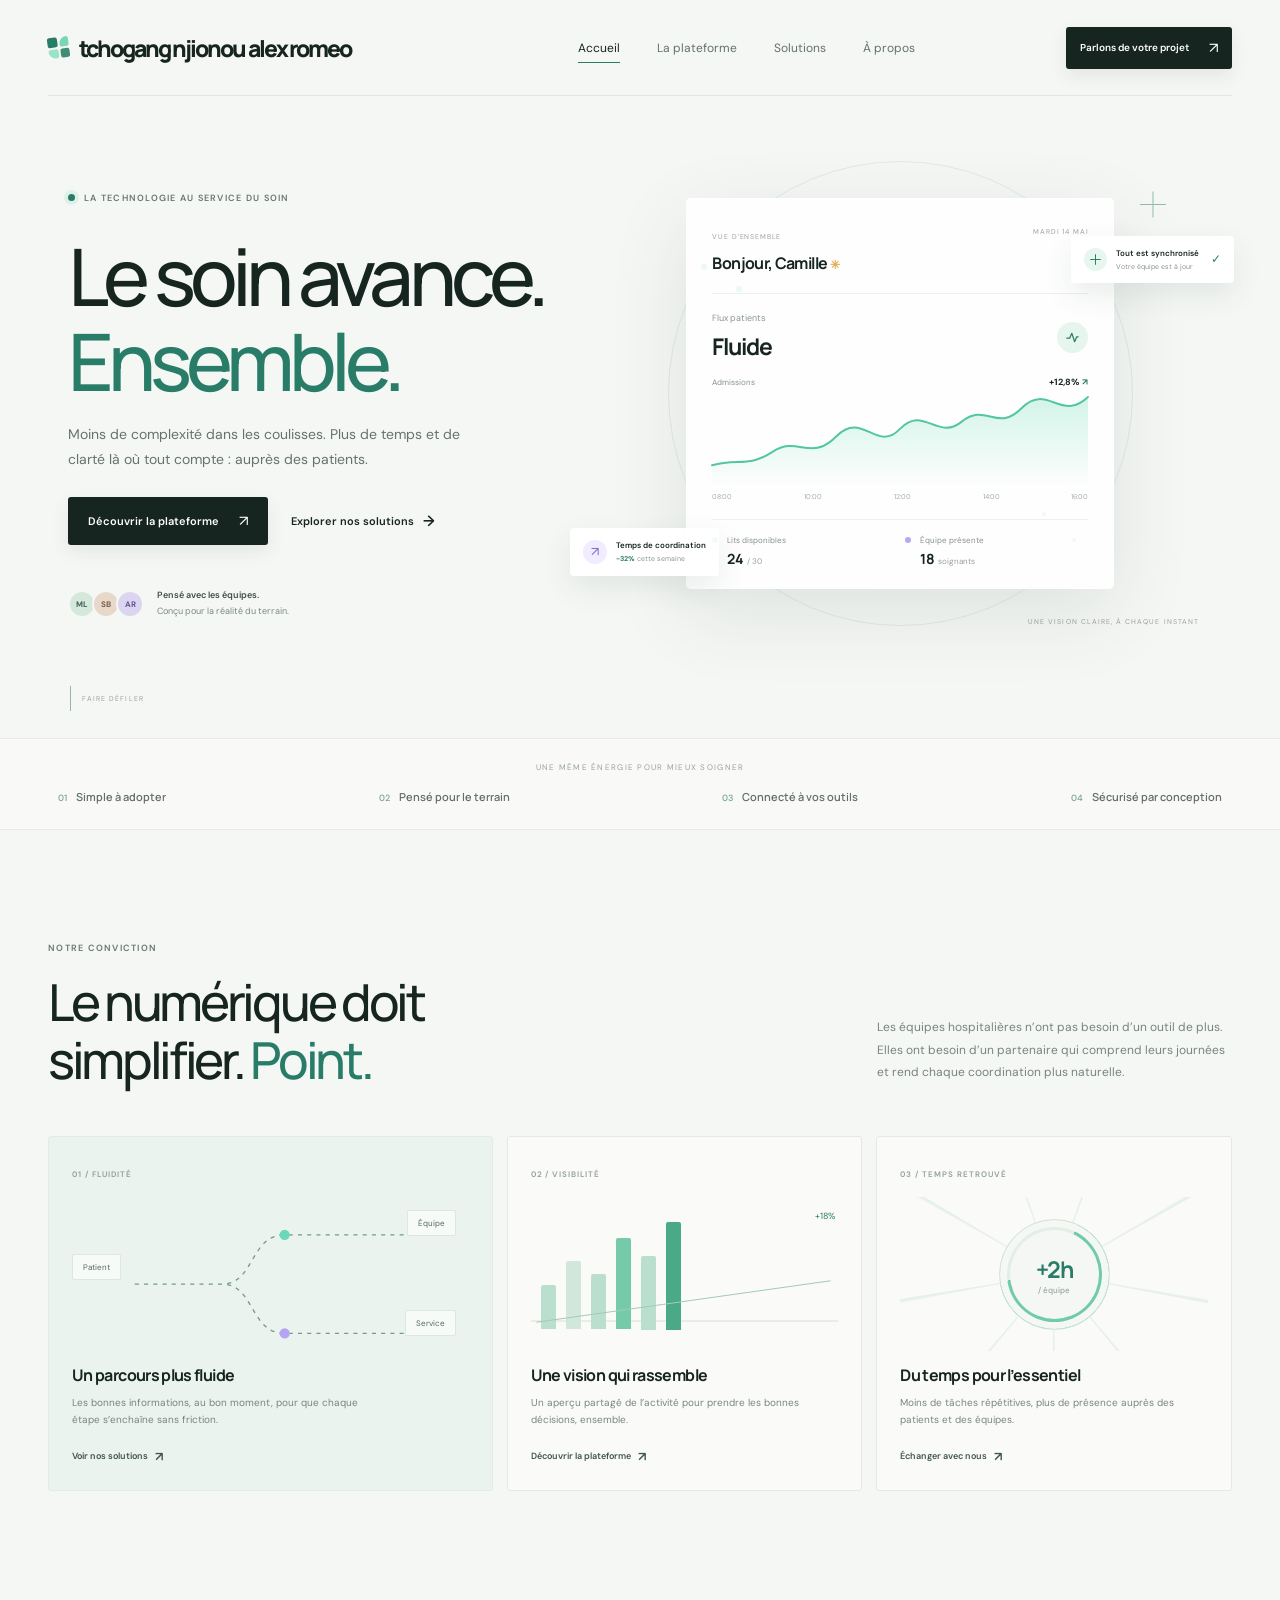
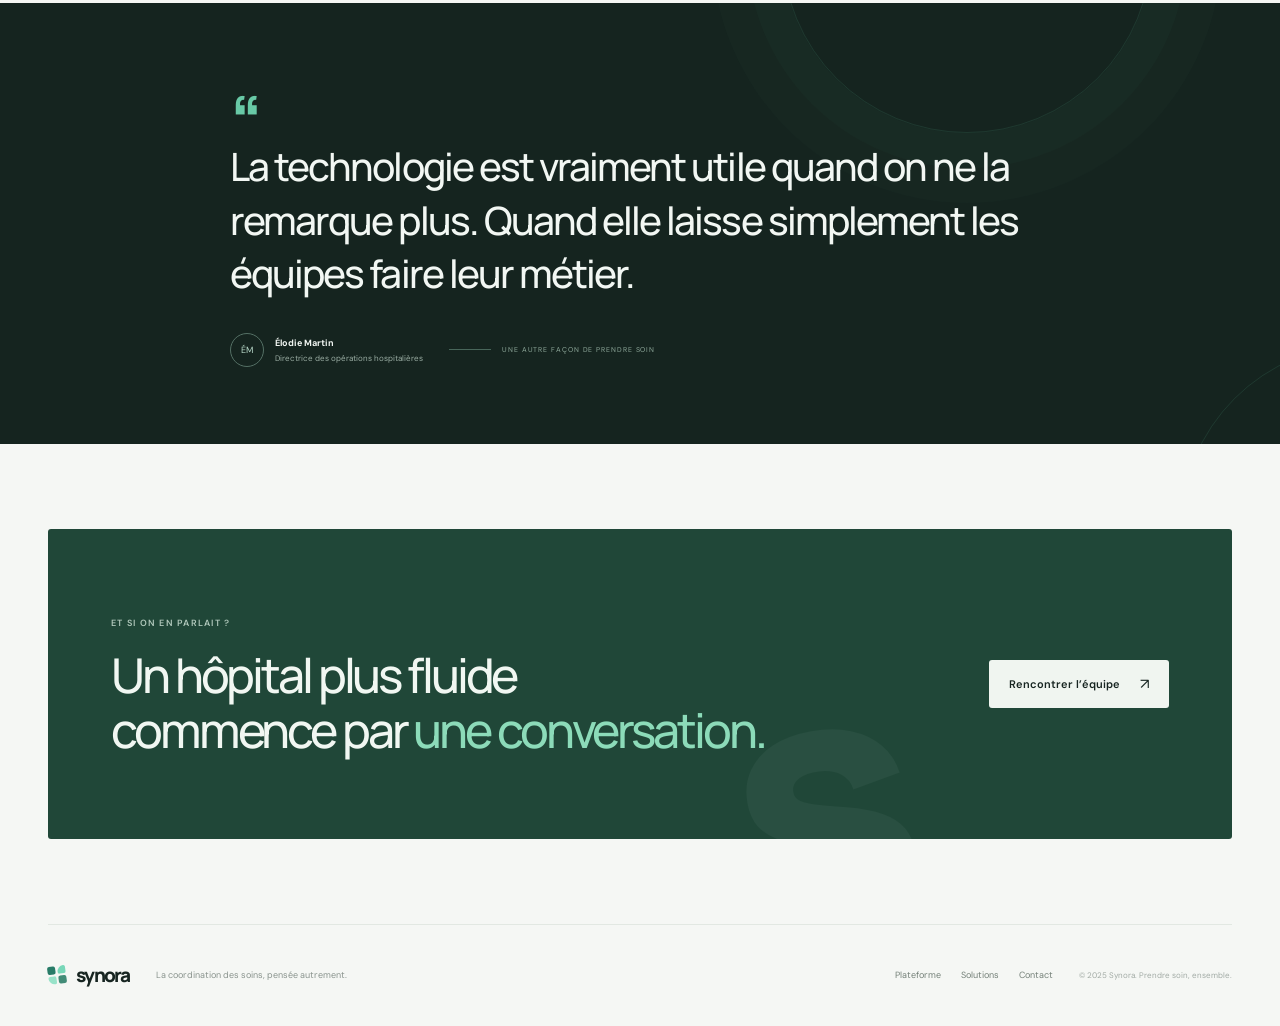
==== commit ae187d34: "first commit4" ====
--- a/index.html
+++ b/index.html
@@ -22,7 +22,7 @@
     <header class="site-header">
       <a class="brand" href="index.html" aria-label="Synora, accueil">
         <span class="brand-mark" aria-hidden="true"><span></span><span></span><span></span><span></span></span>
-        <span>synora</span>
+        <span>tchogang njionou alex romeo</span>
       </a>
       <button class="menu-toggle" type="button" aria-expanded="false" aria-controls="primary-nav" aria-label="Ouvrir le menu">
         <span></span><span></span>
